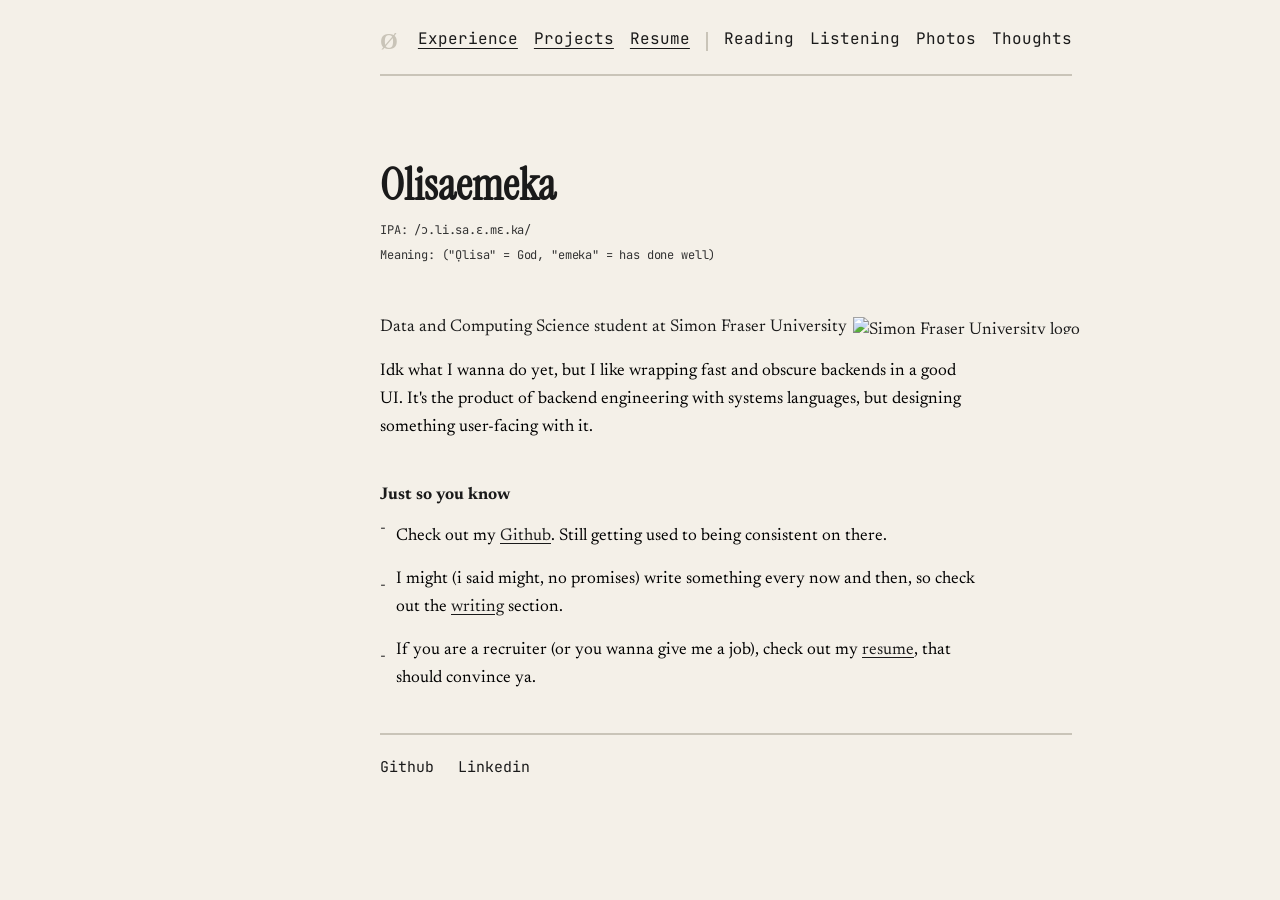
==== index.html @ 3df293a4 "Make Home the root page: rename home.html to index.html, old index.html to experience.html Co-Author" ====
<!DOCTYPE html>
<html lang="en">
<head>
<meta charset="UTF-8">
<meta name="viewport" content="width=device-width, initial-scale=1.0">
<meta name="robots" content="index, follow, noimageindex">
<meta name="description" content="Personal portfolio of Olisaemeka Paul Ani, a Data Science student at Simon Fraser University who builds software.">
<title>Olisaemeka Paul Ani</title>
<link rel="preconnect" href="https://fonts.googleapis.com">
<link rel="preconnect" href="https://fonts.gstatic.com" crossorigin>
<link href="https://fonts.googleapis.com/css2?family=JetBrains+Mono:wght@400;500&family=Instrument+Serif:wght@400;700&family=Newsreader:wght@400;500;700&display=swap" rel="stylesheet">
<link rel="icon" href="favicon.svg" type="image/svg+xml">
<link rel="stylesheet" href="style.css">
</head>
<body>

<nav class="navbar">
  <a href="index.html" class="badge is-current">&Oslash;</a>
  <ul class="nav-links">
    <li><a href="experience.html" class="underlined">Experience</a></li>
    <li><a href="projects.html" class="underlined">Projects</a></li>
    <li><a href="resume.pdf"  target="_blank" class="underlined" rel="noopener noreferrer">Resume</a></li>
    <li class="separator" aria-hidden="true"></li>
    <li><a href="reading.html">Reading</a></li>
    <li><a href="listening.html">Listening</a></li>
    <li><a href="photos.html">Photos</a></li>
    <li><a href="thoughts.html">Thoughts</a></li>
  </ul>
  <div class="divider"></div>
</nav>

<div class="home-content">
  <h1 class="home-title">Olisaemeka</h1>
  <div class="home-meta">
    <div class="home-ipa">IPA: /ɔ.li.sa.ɛ.mɛ.ka/</div>
    <div class="home-ipa">Meaning: (&quot;Ọlisa&quot; = God, &quot;emeka&quot; = has done well)</div>
  </div>
  <div class="reading-subtitle">Data and Computing Science student at <span class="sfu-inline">Simon Fraser University<img src="images/icons/sfu-logo.svg" alt="Simon Fraser University logo" class="sfu-logo"></span></div>
  <p class="reading-body">Idk what I wanna do yet, but I like wrapping fast and obscure backends in a good UI. It's the product of backend engineering with systems languages, but designing something user-facing with it.</p>
  <div class="glossary-section">
    <h2 class="glossary-title">Just so you know</h2>
    <div class="reading-item">
      <div class="glossary-bullet">-</div>
      <div class="reading-body">Check out my <a href="https://github.com/Olisaemeka-Paul-Ani" target="_blank" rel="noopener noreferrer" class="glimmer-link">Github</a>. Still getting used to being consistent on there.</div>
    </div>
    <div class="reading-item">
      <div class="glossary-bullet">-</div>
      <div class="reading-body">I might (i said might, no promises) write something every now and then, so check out the <a href="thoughts.html" class="glimmer-link">writing</a> section.</div>
    </div>
    <div class="reading-item">
      <div class="glossary-bullet">-</div>
      <div class="reading-body">If you are a recruiter (or you wanna give me a job), check out my <a href="resume.pdf" target="_blank" rel="noopener noreferrer" class="glimmer-link">resume</a>, that should convince ya.</div>
    </div>
  </div>
</div>

<div class="content-divider"></div>

<div class="social-links">
  <a href="https://github.com/Olisaemeka-Paul-Ani" target="_blank" rel="noopener noreferrer" class="social-link">Github</a>
  <a href="https://www.linkedin.com/in/olisaemeka-paul-ani" target="_blank" rel="noopener noreferrer" class="social-link">Linkedin</a>
</div>

<script>
  function syncContentDivider() {
    var topDivider = document.querySelector(".navbar .divider");
    var bottomDivider = document.querySelector(".content-divider");
    if (!topDivider || !bottomDivider) return;
    var rect = topDivider.getBoundingClientRect();
    bottomDivider.style.marginLeft = rect.left + "px";
    bottomDivider.style.width = rect.width + "px";
  }
  window.addEventListener("load", syncContentDivider);
  window.addEventListener("resize", syncContentDivider);
</script>

</body>
</html>
---- style.css ----
* {
  box-sizing: border-box;
}

html, body {
  margin: 0;
  padding: 0;
}

body {
  background-color: #F4F0E8;
  min-height: 100vh;
}

.navbar {
  display: grid;
  grid-template-columns: 1fr auto 1fr;
  align-items: center;
  column-gap: 20px;
  padding: 28px 40px 0;
}

.badge {
  grid-column: 1;
  padding-left: 340px;
  grid-row: 1;
  justify-self: start;
  color: rgb(26, 26, 26);
  font-size: 23px;
  font-weight: 600;
  cursor: pointer;
  line-height: 1;
  text-decoration: none;
}

.badge.is-current {
  color: #C9C4B8;
}

.badge:hover {
  background: linear-gradient(90deg, rgb(26, 26, 26) 0%, #C9C4B8 45%, #F4F0E8 50%, #C9C4B8 55%, rgb(26, 26, 26) 100%);
  background-size: 250% auto;
  color: transparent;
  background-clip: text;
  -webkit-background-clip: text;
  -webkit-text-fill-color: transparent;
  animation: badge-glimmer 0.8s ease-in-out 1;
}

@keyframes badge-glimmer {
  0% { background-position: 150% center; }
  100% { background-position: -50% center; }
}

.nav-links {
  grid-column: 2;
  grid-row: 1;
  display: flex;
  align-items: center;
  column-gap: 16px;
  list-style: none;
  margin: 0;
  padding: 0;
}

.nav-links li {
  display: flex;
  align-items: center;
}

.nav-links a {
  position: relative;
  display: block;
  cursor: pointer;
  font-family: "JetBrains Mono", ui-monospace, SFMono-Regular, Menlo, Monaco, Consolas, monospace;
  font-size: 15.9375px;
  height: 26.2875px;
  color: rgb(26, 26, 26);
  text-decoration-line: none;
  text-decoration-thickness: 1px;
  text-underline-offset: 4px;
}

.nav-links a.underlined {
  text-decoration-line: underline;
}

.nav-links a.is-current {
  color: #C9C4B8;
}

.nav-links a:hover {
  background: linear-gradient(90deg, rgb(26, 26, 26) 0%, #C9C4B8 45%, #F4F0E8 50%, #C9C4B8 55%, rgb(26, 26, 26) 100%);
  background-size: 250% auto;
  color: transparent;
  background-clip: text;
  -webkit-background-clip: text;
  -webkit-text-fill-color: transparent;
  animation: badge-glimmer 0.8s ease-in-out 1;
}

.nav-links a:not(.underlined)::after {
  content: "";
  position: absolute;
  left: 0;
  bottom: 4px;
  width: 0%;
  height: 1px;
  background-color: rgb(26, 26, 26);
  transition: width 0.35s ease;
}

.nav-links a:not(.underlined):hover::after {
  width: 100%;
}

.separator {
  width: 2px;
  height: 19px;
  background-color: #C9C4B8;
}

.divider {
  grid-column: 1 / 3;
  grid-row: 2;
  height: 2px;
  background-color: #C9C4B8;
  margin-top: 20px;
  margin-left: 340px;
  width: calc(100% - 340px);
}

.reading-content {
  margin-top: 80px;
  margin-left: 380px;
}

.home-content {
  margin-top: 80px;
  margin-left: 380px;
}

.home-title {
  align-items: flex-end;
  box-sizing: border-box;
  color: rgb(26, 26, 26);
  color-scheme: light;
  column-gap: 10.2px;
  display: flex;
  flex-wrap: wrap;
  font-family: "Instrument Serif", Newsreader, ui-serif, Georgia, Cambria, "Times New Roman", Times, serif;
  font-size: 44.2px;
  font-weight: 700;
  margin: 0;
  cursor: pointer;
}

.home-ipa {
  margin-top: 8px;
  box-sizing: border-box;
  color: rgb(50, 50, 50);
  color-scheme: light;
  display: block;
  font-family: "JetBrains Mono", ui-monospace, SFMono-Regular, Menlo, Monaco, Consolas, monospace;
  font-size: 12px;
  height: auto;
  letter-spacing: -0.159375px;
  line-height: 17px;
  margin-bottom: 5.95px;
}

.home-meta .home-ipa + .home-ipa {
  margin-top: 8px;
}

.home-content .reading-subtitle {
  margin-top: 50px;
}

.home-content .reading-body {
  margin-top: 12px;
}

.sfu-inline {
  display: inline-flex;
  align-items: center;
}

.sfu-logo {
  height: 17px;
  width: auto;
  margin-left: 6px;
  position: relative;
  top: -3px;
}

.glossary-section {
  margin-top: 40px;
}

.glossary-title {
  font-family: Newsreader, ui-serif, Georgia, Cambria, "Times New Roman", Times, serif;
  font-size: 17px;
  line-height: 28.05px;
  color: rgb(26, 26, 26);
  font-weight: 700;
  margin: 0;
}

.home-title:hover {
  background: linear-gradient(90deg, rgb(26, 26, 26) 0%, #C9C4B8 45%, #F4F0E8 50%, #C9C4B8 55%, rgb(26, 26, 26) 100%);
  background-size: 250% auto;
  color: transparent;
  background-clip: text;
  -webkit-background-clip: text;
  -webkit-text-fill-color: transparent;
  animation: badge-glimmer 0.8s ease-in-out 1;
}

.reading-title {
  font-family: "Instrument Serif", Newsreader, ui-serif, Georgia;
  font-size: 44.4px;
  font-weight: 700;
  color: rgb(26, 26, 26);
  margin: 0 0 16px;
}

.reading-subtitle {
  box-sizing: border-box;
  color: rgb(26, 26, 26);
  color-scheme: light;
  display: block;
  font-family: Newsreader, ui-serif, Georgia, Cambria, "Times New Roman", Times, serif;
  font-size: 17px;
  min-height: 28.05px;
  line-height: 28.05px;
  margin: 0 0 16px;
}

.reading-body {
  font-family: Newsreader, ui-serif, Georgia, Cambria, "Times New Roman", Times, serif;
  font-size: 17px;
  line-height: 28.05px;
  color: black;
  margin: 0;
  max-width: 600px;
}

.now-section {
  margin-top: 80px;
  margin-left: 380px;
}

.now-title {
  display: block;
  color: rgb(26, 26, 26);
  color-scheme: light;
  font-family: "Instrument Serif", Newsreader, ui-serif, Georgia, Cambria, "Times New Roman", Times, serif;
  font-size: 28.9px;
  font-weight: 400;
  margin: 0 0 16px;
}

.reading-item {
  display: flex;
  align-items: flex-start;
  column-gap: 10px;
}

.reading-item + .reading-item {
  margin-top: 16px;
}

.content-divider {
  height: 2px;
  background-color: #C9C4B8;
  margin-top: 40px;
  margin-left: 380px;
  width: calc(100% - 380px - 40px);
}

.reading-item .bullet {
  flex-shrink: 0;
  font-family: Newsreader, ui-serif, Georgia, Cambria, "Times New Roman", Times, serif;
  font-size: 17px;
  line-height: 28.05px;
  color: black;
}

.reading-item .reading-body {
  flex: 1;
}

.reading-body a {
  color: rgb(26, 26, 26);
  text-decoration-line: underline;
  text-decoration-thickness: 1px;
  text-underline-offset: 3px;
}

.reading-body a:hover {
  color: #C9C4B8;
}

.glimmer-link:hover {
  background: linear-gradient(90deg, rgb(26, 26, 26) 0%, #C9C4B8 45%, #F4F0E8 50%, #C9C4B8 55%, rgb(26, 26, 26) 100%);
  background-size: 250% auto;
  color: transparent;
  background-clip: text;
  -webkit-background-clip: text;
  -webkit-text-fill-color: transparent;
  animation: badge-glimmer 0.8s ease-in-out 1;
}

.glossary-section .reading-item {
  align-items: center;
}

.glossary-section .reading-item + .reading-item {
  margin-top: 3px;
}

.glossary-bullet {
  flex-shrink: 0;
  font-family: Newsreader, ui-serif, Georgia, Cambria, "Times New Roman", Times, serif;
  font-size: 17px;
  line-height: 28.05px;
  color: rgb(50, 50, 50);
  position: relative;
  top: -2px;
}

.social-links {
  margin-top: 20px;
  margin-left: 380px;
  margin-bottom: 20px;
}

.social-link {
  color: rgb(26, 26, 26);
  color-scheme: light;
  cursor: pointer;
  display: inline;
  font-family: "JetBrains Mono", ui-monospace, SFMono-Regular, Menlo, Monaco, Consolas, monospace;
  font-size: 14.875px;
  height: auto;
  line-height: 24.5438px;
  margin-right: 20px;
  text-decoration: none;
}

.social-link:hover {
  background: linear-gradient(90deg, rgb(26, 26, 26) 0%, #C9C4B8 45%, #F4F0E8 50%, #C9C4B8 55%, rgb(26, 26, 26) 100%);
  background-size: 250% auto;
  color: transparent;
  background-clip: text;
  -webkit-background-clip: text;
  -webkit-text-fill-color: transparent;
  animation: badge-glimmer 0.8s ease-in-out 1;
}

.listening-content {
  margin-top: 80px;
  margin-left: 380px;
}

.projects-content {
  margin-top: 80px;
  margin-left: 380px;
}

.project-list {
  margin-top: 40px;
}

.project-item {
  max-width: 640px;
}

.project-item + .project-item {
  margin-top: 40px;
}

.project-title {
  display: block;
  font-family: "Instrument Serif", Newsreader, ui-serif, Georgia, Cambria, "Times New Roman", Times, serif;
  font-size: 28.9px;
  font-weight: 400;
  color: rgb(26, 26, 26);
  margin: 0 0 4px;
}

.project-status {
  font-family: "JetBrains Mono", ui-monospace, SFMono-Regular, Menlo, Monaco, Consolas, monospace;
  font-size: 14px;
  font-weight: 500;
  color: rgb(26, 26, 26);
  margin-left: 10px;
  text-decoration-line: underline;
  text-decoration-thickness: 1px;
  text-underline-offset: 3px;
  cursor: pointer;
}

.project-item .reading-body {
  margin-top: 0;
}

.project-item .reading-body + .reading-body {
  margin-top: 8px;
}

.project-item .reading-body em {
  font-size: 14px;
  color: rgb(50, 50, 50);
}

.cover-grid {
  display: grid;
  grid-template-columns: repeat(4, 1fr);
  gap: 24px;
  max-width: 700px;
  margin-top: 32px;
}

@media (max-width: 900px) {
  .cover-grid { grid-template-columns: repeat(3, 1fr); }
}

@media (max-width: 650px) {
  .cover-grid { grid-template-columns: repeat(2, 1fr); }
}

@media (max-width: 400px) {
  .cover-grid { grid-template-columns: repeat(1, 1fr); }
}

.cover-item {
  min-width: 0;
}

.cover-item img {
  display: block;
  width: 100%;
  aspect-ratio: 1 / 1;
  object-fit: cover;
  transition: transform 0.25s ease;
}

.cover-item:hover img {
  transform: translateY(-6px);
}

.cover-title {
  box-sizing: border-box;
  color: rgb(26, 26, 26);
  color-scheme: light;
  display: block;
  font-family: "JetBrains Mono", ui-monospace, SFMono-Regular, Menlo, Monaco, Consolas, monospace;
  font-size: 13.8125px;
  height: 18.6375px;
  line-height: 18.6469px;
  margin-top: 8px;
  overflow: hidden;
  white-space: nowrap;
  text-overflow: ellipsis;
}

.cover-artist {
  box-sizing: border-box;
  color: rgb(90, 90, 90);
  color-scheme: light;
  display: block;
  font-family: "JetBrains Mono", ui-monospace, SFMono-Regular, Menlo, Monaco, Consolas, monospace;
  font-size: 13.8125px;
  height: 37.275px;
  margin-top: 2px;
  overflow: hidden;
  white-space: nowrap;
  text-overflow: ellipsis;
}

.photos-content {
  margin-top: 80px;
  margin-left: 380px;
  margin-right: 40px;
}

.photo-grid {
  column-count: 3;
  column-gap: 20px;
  max-width: 700px;
  margin-top: 32px;
}

.photo-item {
  break-inside: avoid;
  margin-bottom: 20px;
  cursor: pointer;
  overflow: hidden;
}

.photo-item img {
  display: block;
  width: 100%;
  height: auto;
  transition: transform 0.25s ease, opacity 0.25s ease;
}

.photo-item:hover img {
  transform: translateY(-4px);
  opacity: 0.9;
}

@media (max-width: 1100px) {
  .photo-grid { column-count: 2; }
}

@media (max-width: 700px) {
  .photo-grid { column-count: 1; }
}

.lightbox {
  position: fixed;
  inset: 0;
  display: flex;
  align-items: center;
  justify-content: center;
  background: rgba(244, 240, 232, 0.88);
  backdrop-filter: blur(0px);
  -webkit-backdrop-filter: blur(0px);
  opacity: 0;
  visibility: hidden;
  transition: opacity 0.3s ease, backdrop-filter 0.3s ease;
  z-index: 1000;
}

.lightbox.is-open {
  opacity: 1;
  visibility: visible;
  backdrop-filter: blur(18px);
  -webkit-backdrop-filter: blur(18px);
}

.lightbox-image {
  max-width: min(80vw, 900px);
  max-height: 78vh;
  object-fit: contain;
  background: #fff;
  box-shadow: 0 20px 60px rgba(0, 0, 0, 0.25);
  transform: scale(0.92);
  opacity: 0;
  transition: transform 0.35s ease, opacity 0.35s ease;
}

.lightbox.is-open .lightbox-image {
  transform: scale(1);
  opacity: 1;
}

.lightbox-image.is-flipping {
  animation: lightbox-flip 0.4s ease;
}

@keyframes lightbox-flip {
  0% { transform: scale(1) rotateY(0deg); opacity: 1; }
  45% { transform: scale(0.96) rotateY(90deg); opacity: 0.2; }
  55% { transform: scale(0.96) rotateY(-90deg); opacity: 0.2; }
  100% { transform: scale(1) rotateY(0deg); opacity: 1; }
}

.lightbox-caption {
  position: absolute;
  bottom: 48px;
  left: 50%;
  transform: translateX(-50%);
  font-family: "JetBrains Mono", ui-monospace, SFMono-Regular, Menlo, Monaco, Consolas, monospace;
  font-size: 13.8125px;
  color: rgb(26, 26, 26);
  background: rgba(244, 240, 232, 0.85);
  padding: 6px 14px;
  max-width: 80vw;
  text-align: center;
}

.lightbox-close,
.lightbox-prev,
.lightbox-next {
  position: absolute;
  background: none;
  border: none;
  cursor: pointer;
  color: rgb(26, 26, 26);
  font-family: "Instrument Serif", Newsreader, ui-serif, Georgia;
  line-height: 1;
  padding: 12px;
}

.lightbox-close:hover,
.lightbox-prev:hover,
.lightbox-next:hover {
  color: #C9C4B8;
}

.lightbox-close {
  top: 24px;
  right: 32px;
  font-size: 28px;
}

.lightbox-prev {
  left: 24px;
  top: 50%;
  transform: translateY(-50%);
  font-size: 40px;
}

.lightbox-next {
  right: 24px;
  top: 50%;
  transform: translateY(-50%);
  font-size: 40px;
}

@media (max-width: 1100px) {
  .navbar {
    padding: 28px clamp(16px, 4vw, 40px) 0;
  }

  .badge {
    padding-left: clamp(20px, 20vw, 340px);
  }

  .divider {
    margin-left: clamp(20px, 20vw, 340px);
    width: calc(100% - clamp(20px, 20vw, 340px));
  }

  .nav-links a {
    font-size: clamp(11px, 1.6vw, 15.9375px);
  }

  .content-divider {
    margin-left: clamp(20px, 20vw, 340px);
    width: calc(100% - clamp(20px, 20vw, 340px) - 40px);
  }

  .home-title {
    font-size: clamp(28px, 8vw, 44.2px);
  }

  .reading-title {
    font-size: clamp(28px, 8vw, 44.4px);
  }

  .reading-content,
  .home-content,
  .now-section,
  .listening-content,
  .photos-content,
  .projects-content,
  .social-links {
    margin-left: calc(clamp(16px, 4vw, 40px) + clamp(20px, 20vw, 340px));
  }

  .photos-content,
  .listening-content {
    margin-right: 20px;
  }
}
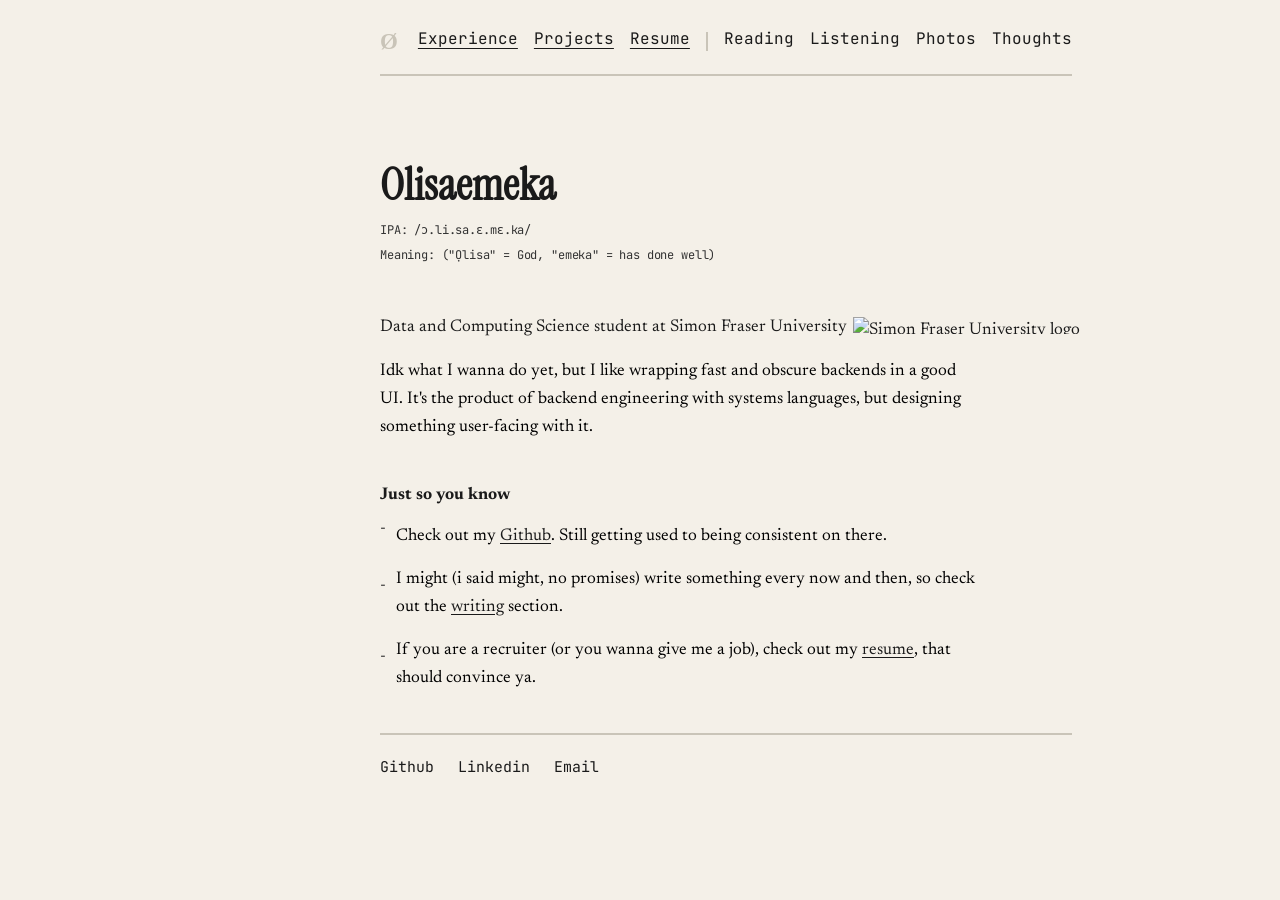
==== commit ca570e71: "Add Email link to footer on every page Co-Authored-By: Claude Opus 5.5 <noreply@anthropic.com>" ====
--- a/index.html
+++ b/index.html
@@ -59,6 +59,7 @@
 <div class="social-links">
   <a href="https://github.com/Olisaemeka-Paul-Ani" target="_blank" rel="noopener noreferrer" class="social-link">Github</a>
   <a href="https://www.linkedin.com/in/olisaemeka-paul-ani" target="_blank" rel="noopener noreferrer" class="social-link">Linkedin</a>
+  <a href="mailto:ani@olisa.dev" class="social-link">Email</a>
 </div>
 
 <script>
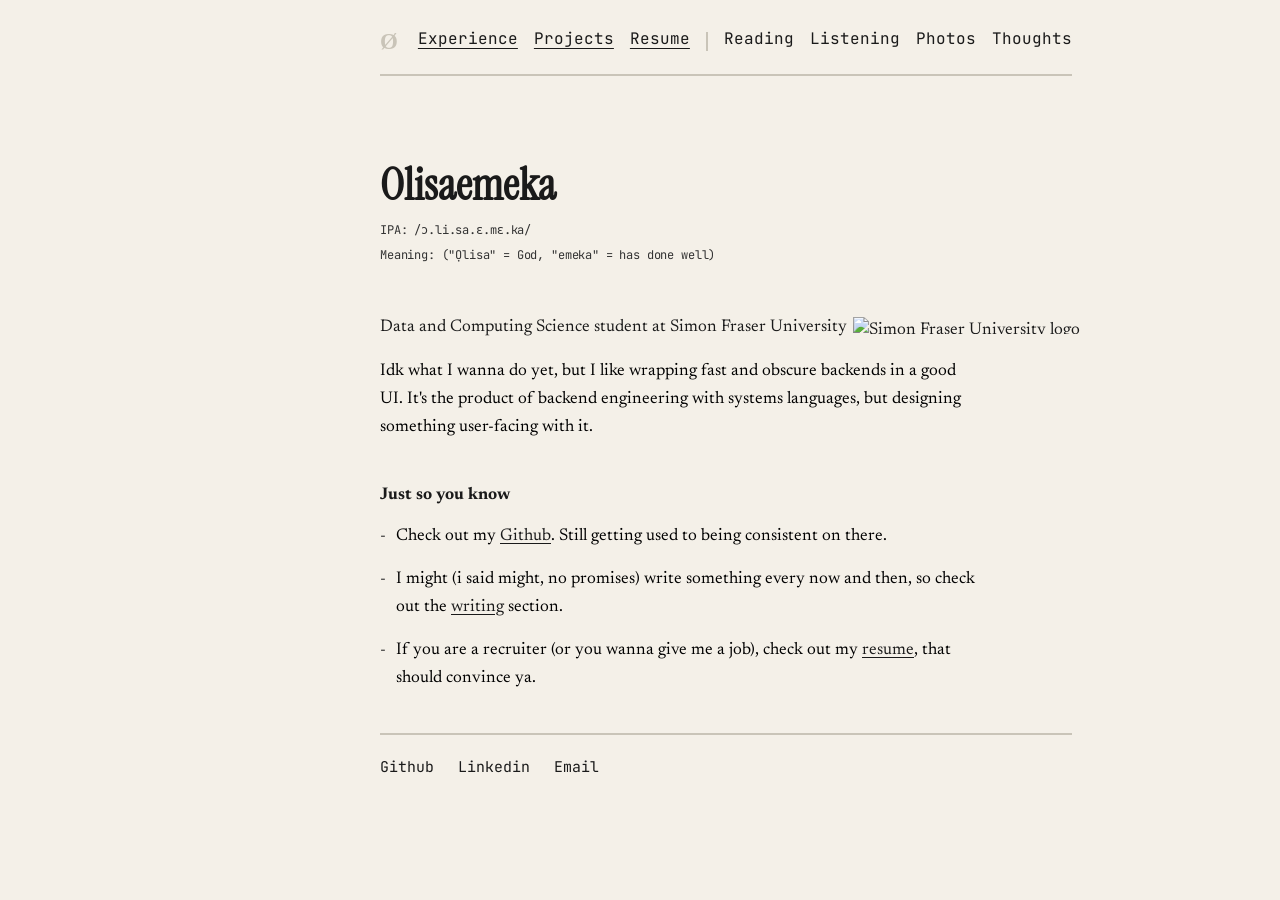
==== commit 6fbef03f: "Version stylesheet link so browsers fetch the latest CSS Co-Authored-By: Claude Opus 5.5 <noreply@an" ====
--- a/index.html
+++ b/index.html
@@ -10,7 +10,7 @@
 <link rel="preconnect" href="https://fonts.gstatic.com" crossorigin>
 <link href="https://fonts.googleapis.com/css2?family=JetBrains+Mono:wght@400;500&family=Instrument+Serif:wght@400;700&family=Newsreader:wght@400;500;700&display=swap" rel="stylesheet">
 <link rel="icon" href="favicon.svg" type="image/svg+xml">
-<link rel="stylesheet" href="style.css">
+<link rel="stylesheet" href="style.css?v=2">
 </head>
 <body>
 
--- a/style.css
+++ b/style.css
@@ -313,7 +313,11 @@
 }
 
 .glossary-section .reading-item {
-  align-items: center;
+  align-items: baseline;
+}
+
+.reading-item {
+  align-items: baseline;
 }
 
 .glossary-section .reading-item + .reading-item {
@@ -326,8 +330,6 @@
   font-size: 17px;
   line-height: 28.05px;
   color: rgb(50, 50, 50);
-  position: relative;
-  top: -2px;
 }
 
 .social-links {
@@ -668,3 +670,112 @@
     margin-right: 20px;
   }
 }
+
+/* Mobile layout: only applies to small screens, desktop is unaffected */
+@media (max-width: 700px) {
+  .navbar {
+    grid-template-columns: 1fr;
+    row-gap: 14px;
+    padding: 24px 20px 0;
+  }
+
+  .badge {
+    grid-column: 1;
+    grid-row: 1;
+    padding-left: 0;
+  }
+
+  .nav-links {
+    grid-column: 1;
+    grid-row: 2;
+    flex-wrap: wrap;
+    column-gap: 14px;
+    row-gap: 8px;
+  }
+
+  .nav-links a {
+    font-size: 14px;
+    height: auto;
+    line-height: 22px;
+  }
+
+  .separator {
+    height: 16px;
+  }
+
+  .divider {
+    grid-column: 1;
+    grid-row: 3;
+    margin-top: 6px;
+    margin-left: 0;
+    width: 100%;
+  }
+
+  .reading-content,
+  .home-content,
+  .now-section,
+  .listening-content,
+  .photos-content,
+  .projects-content,
+  .social-links {
+    margin-left: 20px;
+    margin-right: 20px;
+  }
+
+  .reading-content,
+  .home-content,
+  .listening-content,
+  .photos-content,
+  .projects-content {
+    margin-top: 48px;
+  }
+
+  .now-section {
+    margin-top: 48px;
+  }
+
+  .content-divider {
+    margin-left: 20px;
+    width: calc(100% - 40px);
+  }
+
+  .reading-body,
+  .project-item {
+    max-width: none;
+  }
+
+  .sfu-inline {
+    display: inline;
+  }
+
+  .sfu-logo {
+    vertical-align: middle;
+    top: -2px;
+  }
+
+  .project-status {
+    display: inline-block;
+    margin-left: 6px;
+  }
+
+  .social-link {
+    display: inline-block;
+  }
+
+  .lightbox-image {
+    max-width: 92vw;
+  }
+
+  .lightbox-close {
+    top: 12px;
+    right: 12px;
+  }
+
+  .lightbox-prev {
+    left: 4px;
+  }
+
+  .lightbox-next {
+    right: 4px;
+  }
+}
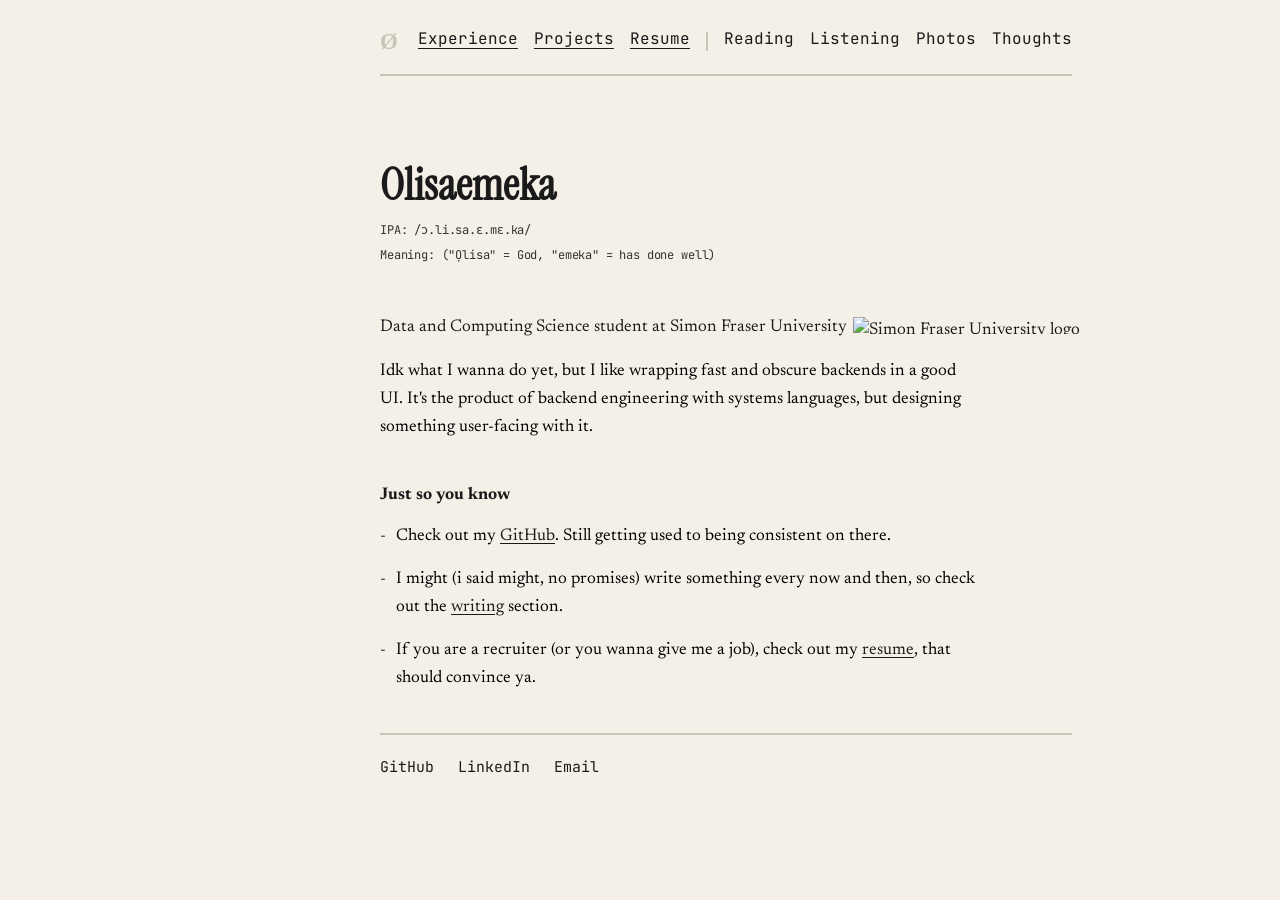
==== commit d63b292f: "Correct GitHub and LinkedIn capitalization Co-Authored-By: Claude Opus 5.5 <noreply@anthropic.com>" ====
--- a/index.html
+++ b/index.html
@@ -41,7 +41,7 @@
     <h2 class="glossary-title">Just so you know</h2>
     <div class="reading-item">
       <div class="glossary-bullet">-</div>
-      <div class="reading-body">Check out my <a href="https://github.com/Olisaemeka-Paul-Ani" target="_blank" rel="noopener noreferrer" class="glimmer-link">Github</a>. Still getting used to being consistent on there.</div>
+      <div class="reading-body">Check out my <a href="https://github.com/Olisaemeka-Paul-Ani" target="_blank" rel="noopener noreferrer" class="glimmer-link">GitHub</a>. Still getting used to being consistent on there.</div>
     </div>
     <div class="reading-item">
       <div class="glossary-bullet">-</div>
@@ -57,8 +57,8 @@
 <div class="content-divider"></div>
 
 <div class="social-links">
-  <a href="https://github.com/Olisaemeka-Paul-Ani" target="_blank" rel="noopener noreferrer" class="social-link">Github</a>
-  <a href="https://www.linkedin.com/in/olisaemeka-paul-ani" target="_blank" rel="noopener noreferrer" class="social-link">Linkedin</a>
+  <a href="https://github.com/Olisaemeka-Paul-Ani" target="_blank" rel="noopener noreferrer" class="social-link">GitHub</a>
+  <a href="https://www.linkedin.com/in/olisaemeka-paul-ani" target="_blank" rel="noopener noreferrer" class="social-link">LinkedIn</a>
   <a href="mailto:ani@olisa.dev" class="social-link">Email</a>
 </div>
 
